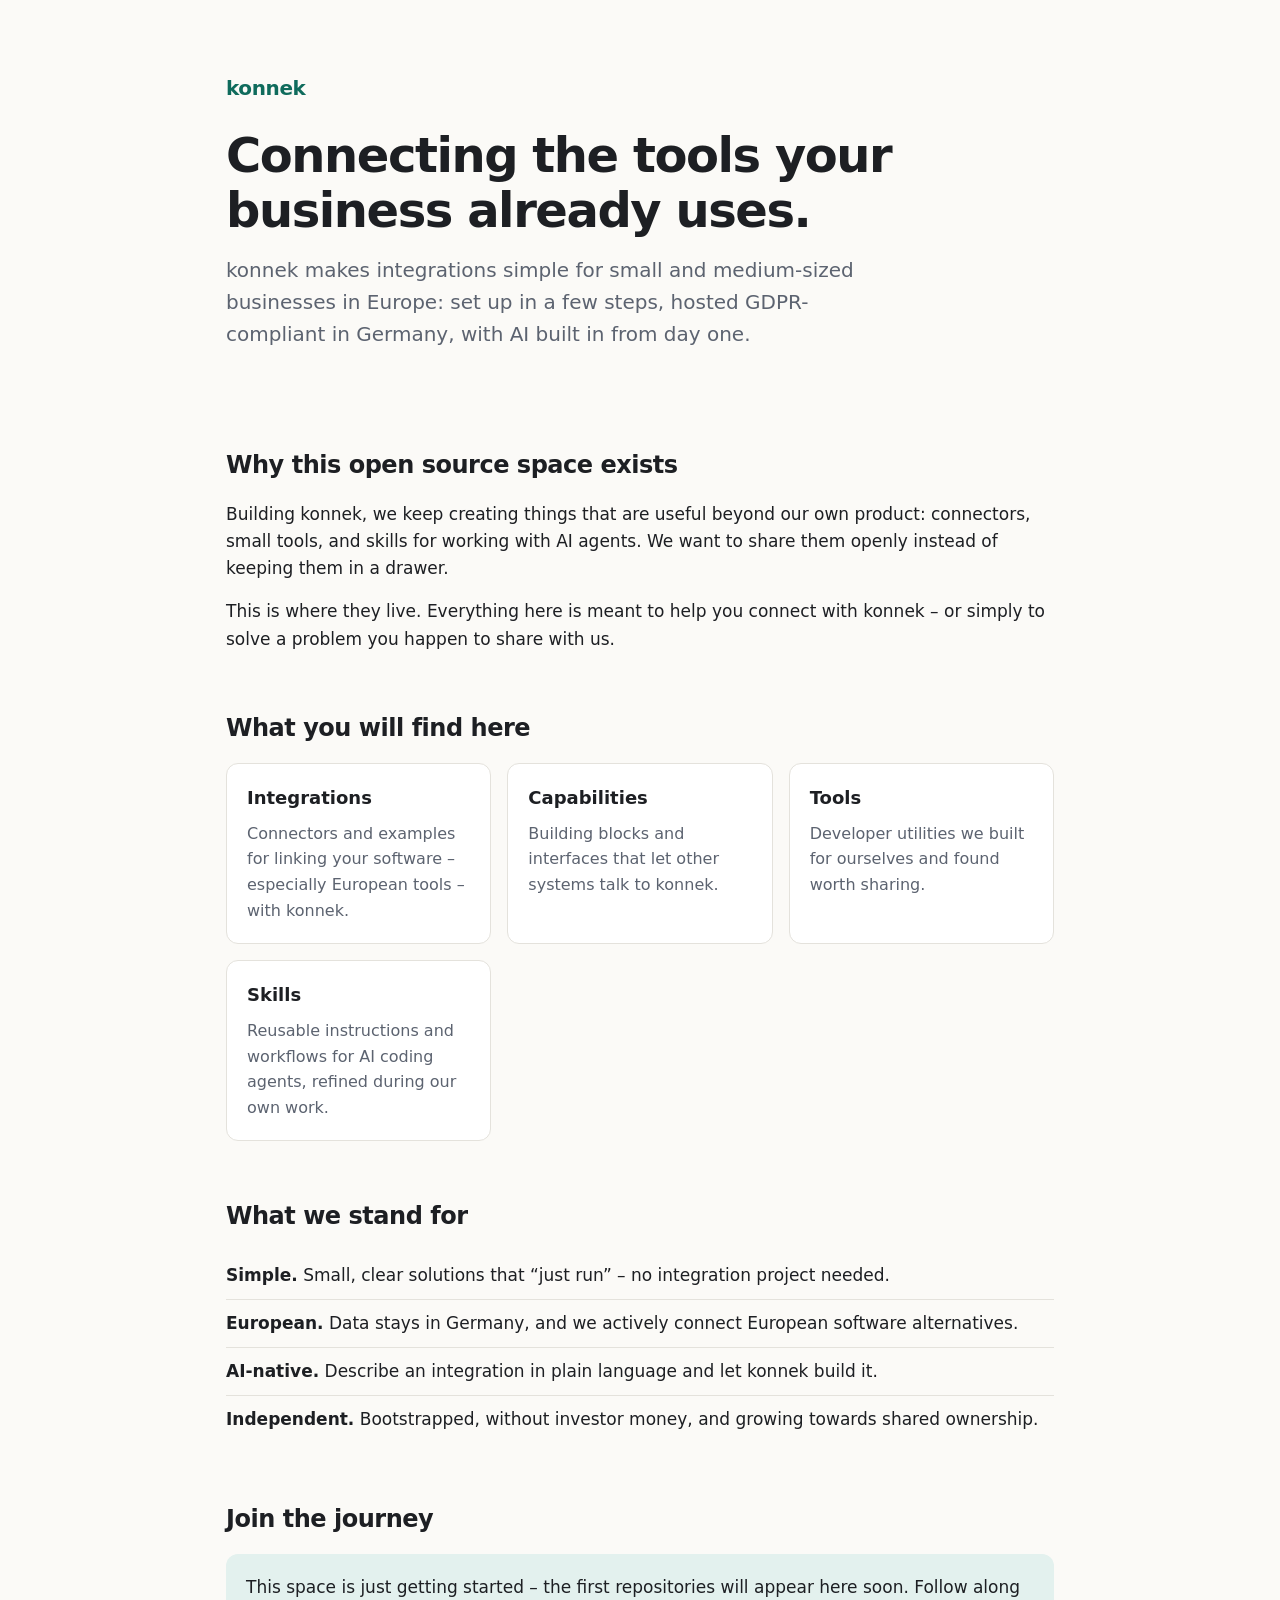
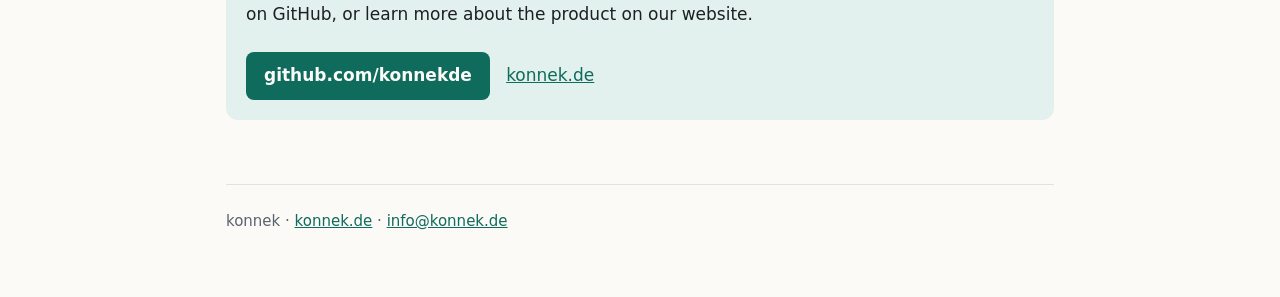
==== index.html @ 5f2d2843 "Add landing page introducing konnek and the open source mission" ====
<!doctype html>
<html lang="en">
<head>
  <meta charset="utf-8">
  <meta name="viewport" content="width=device-width, initial-scale=1">
  <title>konnek open source</title>
  <meta name="description" content="konnek connects the tools small European businesses already use. Here we share integrations, tools and skills we build along the way.">
  <style>
    :root {
      --bg: #fbfaf7;
      --surface: #ffffff;
      --text: #1d1f23;
      --muted: #5c6370;
      --accent: #0f6b5c;
      --accent-soft: #e3f1ee;
      --border: #e4e2dc;
    }
    @media (prefers-color-scheme: dark) {
      :root:not([data-theme="light"]) {
        --bg: #121416;
        --surface: #1a1d20;
        --text: #e8e6e1;
        --muted: #9aa1ab;
        --accent: #5cc8b2;
        --accent-soft: #1c2f2b;
        --border: #2a2e33;
      }
    }
    :root[data-theme="dark"] {
      --bg: #121416;
      --surface: #1a1d20;
      --text: #e8e6e1;
      --muted: #9aa1ab;
      --accent: #5cc8b2;
      --accent-soft: #1c2f2b;
      --border: #2a2e33;
    }
    * { box-sizing: border-box; }
    body {
      margin: 0;
      background: var(--bg);
      color: var(--text);
      font: 17px/1.6 system-ui, -apple-system, "Segoe UI", Roboto, sans-serif;
    }
    main { max-width: 860px; margin: 0 auto; padding: 0 16px 64px; }
    header { padding: 72px 0 40px; }
    .logo { font-weight: 700; font-size: 20px; letter-spacing: -0.02em; color: var(--accent); }
    h1 { font-size: clamp(32px, 6vw, 48px); line-height: 1.15; letter-spacing: -0.03em; margin: 24px 0 16px; }
    .lead { font-size: 20px; color: var(--muted); max-width: 640px; margin: 0; }
    h2 { font-size: 24px; letter-spacing: -0.02em; margin: 56px 0 16px; }
    p { margin: 0 0 16px; }
    a { color: var(--accent); }
    .grid { display: grid; grid-template-columns: repeat(auto-fit, minmax(230px, 1fr)); gap: 16px; }
    .card {
      background: var(--surface);
      border: 1px solid var(--border);
      border-radius: 12px;
      padding: 20px;
    }
    .card h3 { margin: 0 0 8px; font-size: 18px; }
    .card p { margin: 0; color: var(--muted); font-size: 16px; }
    ul.values { padding: 0; list-style: none; margin: 0; }
    ul.values li { padding: 10px 0; border-bottom: 1px solid var(--border); }
    ul.values li:last-child { border-bottom: 0; }
    ul.values strong { color: var(--text); }
    .cta {
      display: inline-block;
      margin-top: 8px;
      padding: 10px 18px;
      border-radius: 8px;
      background: var(--accent);
      color: var(--bg);
      text-decoration: none;
      font-weight: 600;
    }
    .note { background: var(--accent-soft); border-radius: 12px; padding: 20px; }
    footer { border-top: 1px solid var(--border); margin-top: 64px; padding-top: 24px; color: var(--muted); font-size: 15px; }
  </style>
</head>
<body>
  <main>
    <header>
      <div class="logo">konnek</div>
      <h1>Connecting the tools your business already uses.</h1>
      <p class="lead">
        konnek makes integrations simple for small and medium-sized businesses in Europe:
        set up in a few steps, hosted GDPR-compliant in Germany, with AI built in from day one.
      </p>
    </header>

    <section>
      <h2>Why this open source space exists</h2>
      <p>
        Building konnek, we keep creating things that are useful beyond our own product:
        connectors, small tools, and skills for working with AI agents.
        We want to share them openly instead of keeping them in a drawer.
      </p>
      <p>
        This is where they live. Everything here is meant to help you connect with konnek
        &ndash; or simply to solve a problem you happen to share with us.
      </p>
    </section>

    <section>
      <h2>What you will find here</h2>
      <div class="grid">
        <div class="card">
          <h3>Integrations</h3>
          <p>Connectors and examples for linking your software &ndash; especially European tools &ndash; with konnek.</p>
        </div>
        <div class="card">
          <h3>Capabilities</h3>
          <p>Building blocks and interfaces that let other systems talk to konnek.</p>
        </div>
        <div class="card">
          <h3>Tools</h3>
          <p>Developer utilities we built for ourselves and found worth sharing.</p>
        </div>
        <div class="card">
          <h3>Skills</h3>
          <p>Reusable instructions and workflows for AI coding agents, refined during our own work.</p>
        </div>
      </div>
    </section>

    <section>
      <h2>What we stand for</h2>
      <ul class="values">
        <li><strong>Simple.</strong> Small, clear solutions that &ldquo;just run&rdquo; &ndash; no integration project needed.</li>
        <li><strong>European.</strong> Data stays in Germany, and we actively connect European software alternatives.</li>
        <li><strong>AI-native.</strong> Describe an integration in plain language and let konnek build it.</li>
        <li><strong>Independent.</strong> Bootstrapped, without investor money, and growing towards shared ownership.</li>
      </ul>
    </section>

    <section>
      <h2>Join the journey</h2>
      <div class="note">
        <p>
          This space is just getting started &ndash; the first repositories will appear here soon.
          Follow along on GitHub, or learn more about the product on our website.
        </p>
        <a class="cta" href="https://github.com/konnekde">github.com/konnekde</a>
        &nbsp;
        <a href="https://konnek.de">konnek.de</a>
      </div>
    </section>

    <footer>
      konnek &middot; <a href="https://konnek.de">konnek.de</a> &middot; <a href="mailto:info@konnek.de">info@konnek.de</a>
    </footer>
  </main>
</body>
</html>
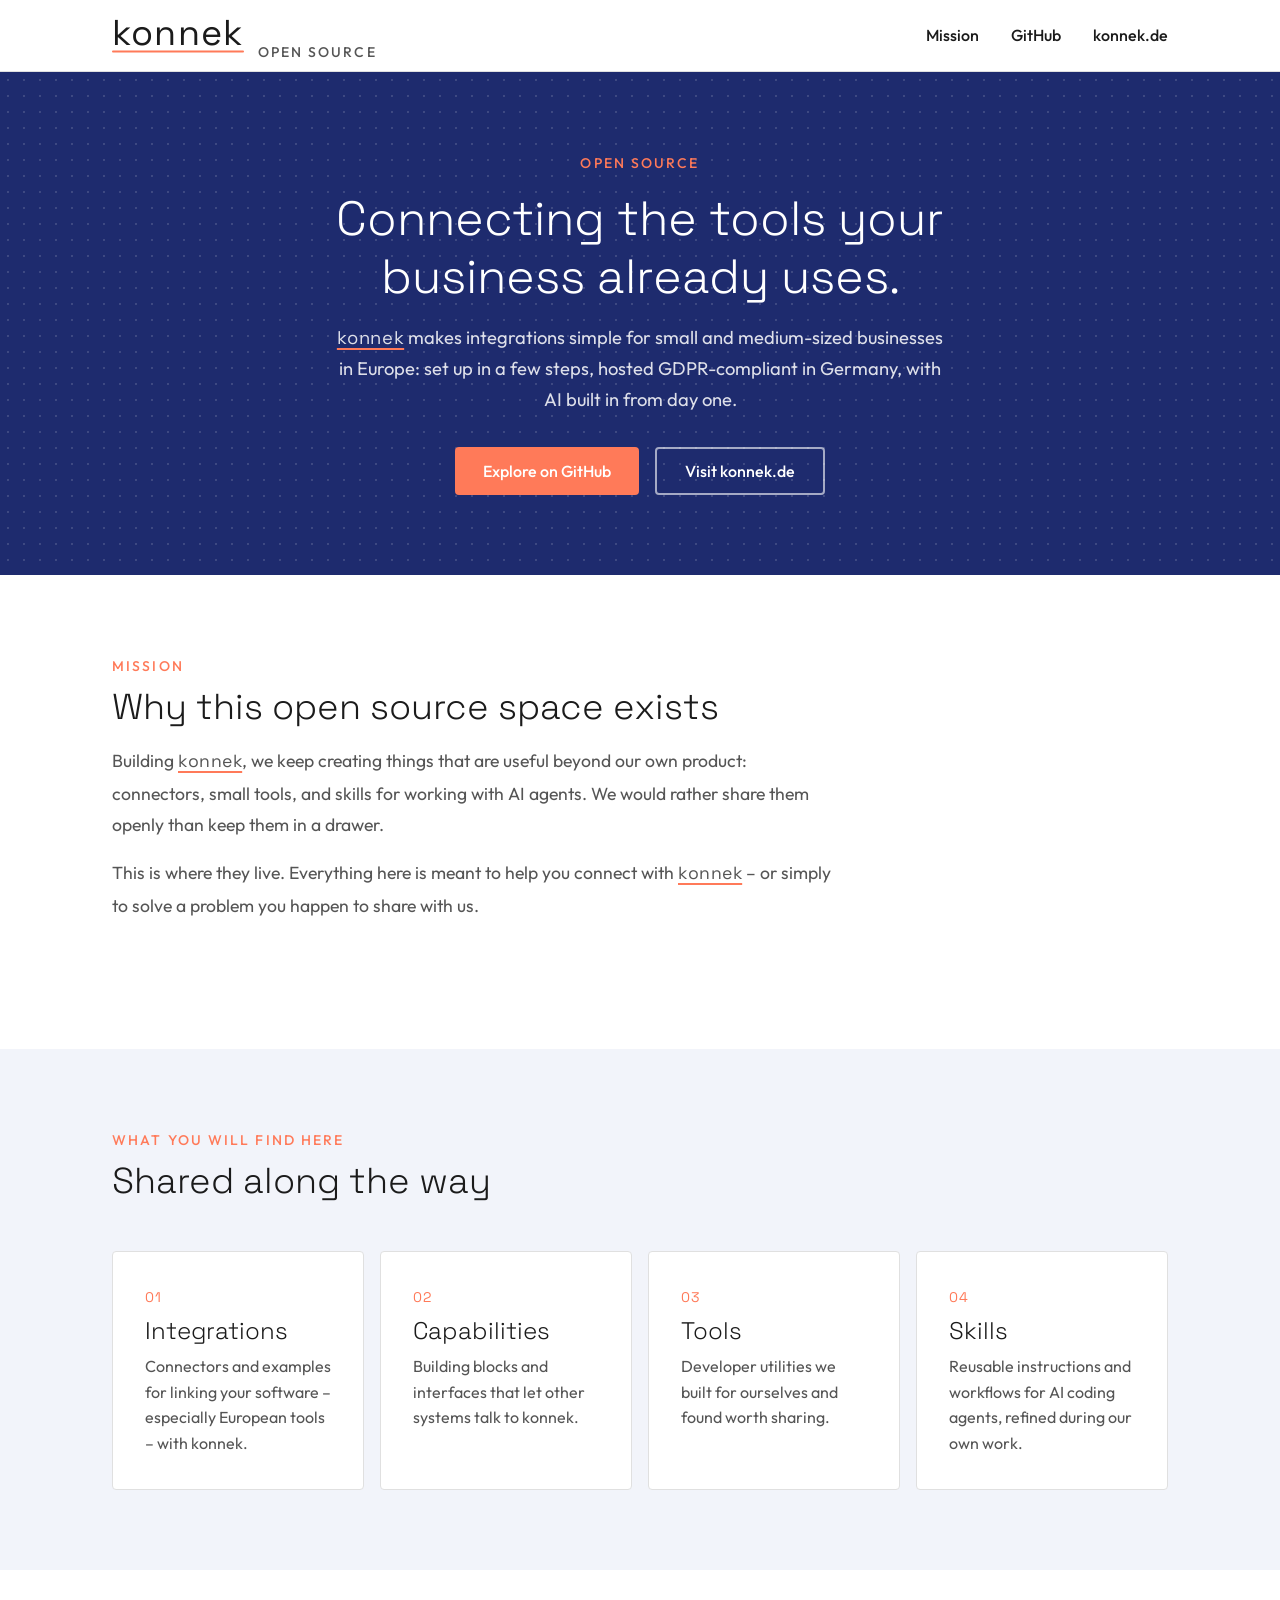
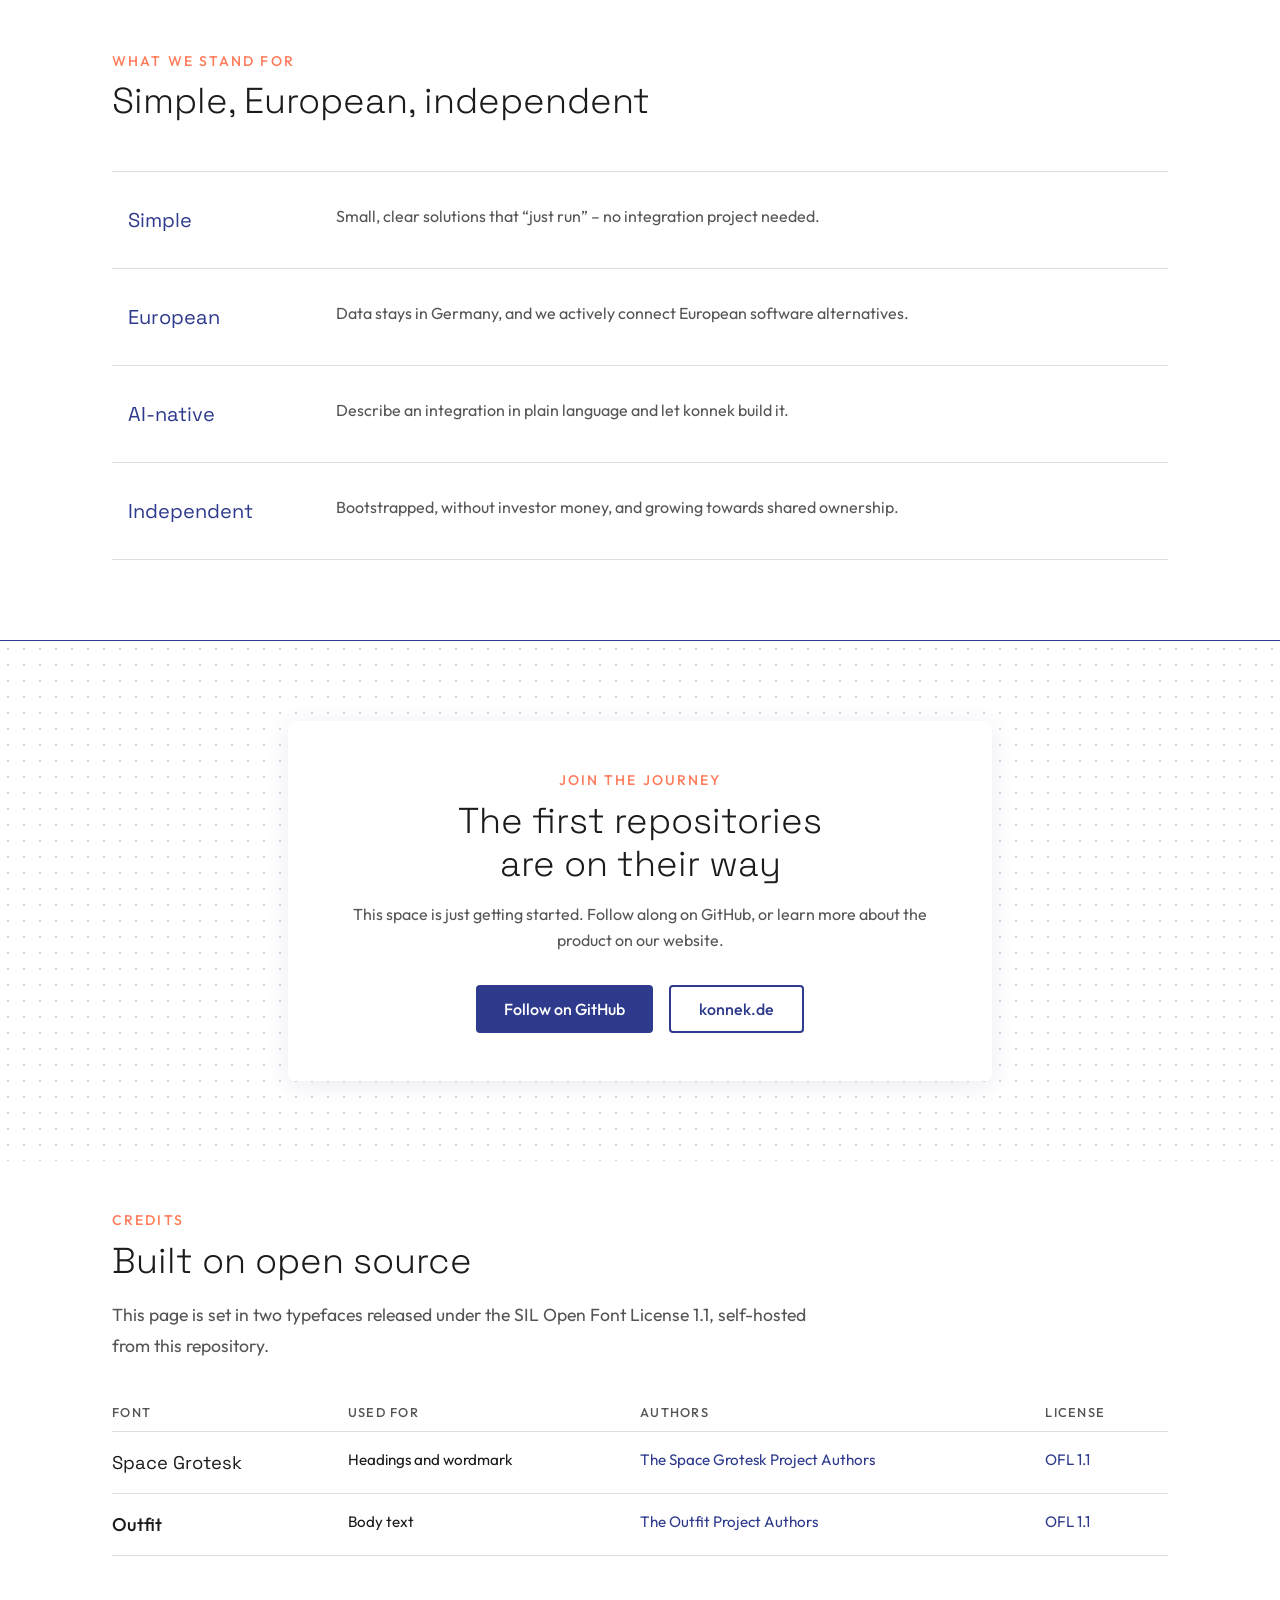
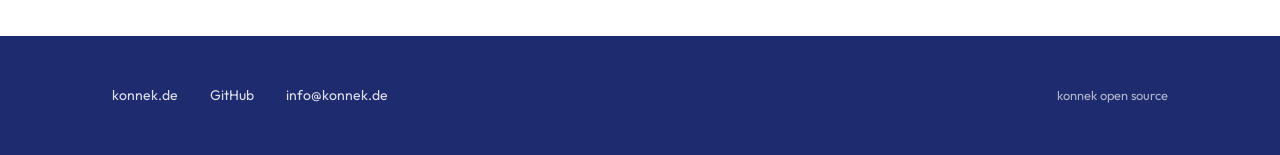
==== commit 22928c0f: "Style landing page like konnek.de; credit open source fonts - Indigo/coral tokens, dotted indigo her" ====
--- a/index.html
+++ b/index.html
@@ -5,150 +5,336 @@
   <meta name="viewport" content="width=device-width, initial-scale=1">
   <title>konnek open source</title>
   <meta name="description" content="konnek connects the tools small European businesses already use. Here we share integrations, tools and skills we build along the way.">
+  <link rel="icon" href="favicon.svg" type="image/svg+xml">
+  <link rel="preload" href="fonts/space-grotesk-latin-300-normal.woff2" as="font" type="font/woff2" crossorigin>
+  <link rel="preload" href="fonts/outfit-latin-400-normal.woff2" as="font" type="font/woff2" crossorigin>
   <style>
+    /* Design tokens mirror konnek-website/src/styles/variables.css (Indigo + Coral). */
+    @font-face { font-family: 'Space Grotesk'; font-weight: 300; font-display: swap; src: url(fonts/space-grotesk-latin-300-normal.woff2) format('woff2'); }
+    @font-face { font-family: 'Space Grotesk'; font-weight: 400; font-display: swap; src: url(fonts/space-grotesk-latin-400-normal.woff2) format('woff2'); }
+    @font-face { font-family: 'Outfit'; font-weight: 400; font-display: swap; src: url(fonts/outfit-latin-400-normal.woff2) format('woff2'); }
+    @font-face { font-family: 'Outfit'; font-weight: 500; font-display: swap; src: url(fonts/outfit-latin-500-normal.woff2) format('woff2'); }
+
     :root {
-      --bg: #fbfaf7;
-      --surface: #ffffff;
-      --text: #1d1f23;
-      --muted: #5c6370;
-      --accent: #0f6b5c;
-      --accent-soft: #e3f1ee;
-      --border: #e4e2dc;
-    }
-    @media (prefers-color-scheme: dark) {
-      :root:not([data-theme="light"]) {
-        --bg: #121416;
-        --surface: #1a1d20;
-        --text: #e8e6e1;
-        --muted: #9aa1ab;
-        --accent: #5cc8b2;
-        --accent-soft: #1c2f2b;
-        --border: #2a2e33;
-      }
-    }
-    :root[data-theme="dark"] {
-      --bg: #121416;
-      --surface: #1a1d20;
-      --text: #e8e6e1;
-      --muted: #9aa1ab;
-      --accent: #5cc8b2;
-      --accent-soft: #1c2f2b;
-      --border: #2a2e33;
-    }
-    * { box-sizing: border-box; }
+      --color-primary: #2e3a8c;
+      --color-primary-hover: #1a2566;
+      --color-secondary: #ff7a59;
+      --color-hero-bg: #1e2b6e;
+      --color-bg: #ffffff;
+      --color-bg-alt: #f2f4fa;
+      --color-text: #1b1b1b;
+      --color-text-muted: #555555;
+      --color-border: #e0e0e0;
+      --color-coral-tint: rgba(255, 122, 89, 0.08);
+      --color-on-dark-muted: rgba(255, 255, 255, 0.85);
+      --shadow-primary-soft: 0 0.25rem 1.5rem rgba(46, 58, 140, 0.1);
+      --shadow-primary-medium: 0 0.375rem 1.5rem rgba(46, 58, 140, 0.12);
+      --shadow-cta: 0 0.375rem 1.125rem rgba(46, 58, 140, 0.28);
+      --focus-shadow: 0 0 0 0.15rem rgba(46, 58, 140, 0.25);
+      --font-heading: 'Space Grotesk', system-ui, sans-serif;
+      --font-body: 'Outfit', system-ui, sans-serif;
+      --space-sm: 0.5rem;
+      --space-md: 1rem;
+      --space-lg: 2rem;
+      --space-xl: 3rem;
+      --space-2xl: 5rem;
+      --max-width: 70rem;
+      --nav-height: 4.5rem;
+      --radius-md: 0.25rem;
+      --radius-lg: 0.4rem;
+    }
+
+    *, *::before, *::after { margin: 0; padding: 0; box-sizing: border-box; }
+    html { scroll-behavior: smooth; -webkit-text-size-adjust: 100%; }
+    @media (prefers-reduced-motion: reduce) { html { scroll-behavior: auto; } }
     body {
-      margin: 0;
-      background: var(--bg);
-      color: var(--text);
-      font: 17px/1.6 system-ui, -apple-system, "Segoe UI", Roboto, sans-serif;
-    }
-    main { max-width: 860px; margin: 0 auto; padding: 0 16px 64px; }
-    header { padding: 72px 0 40px; }
-    .logo { font-weight: 700; font-size: 20px; letter-spacing: -0.02em; color: var(--accent); }
-    h1 { font-size: clamp(32px, 6vw, 48px); line-height: 1.15; letter-spacing: -0.03em; margin: 24px 0 16px; }
-    .lead { font-size: 20px; color: var(--muted); max-width: 640px; margin: 0; }
-    h2 { font-size: 24px; letter-spacing: -0.02em; margin: 56px 0 16px; }
-    p { margin: 0 0 16px; }
-    a { color: var(--accent); }
-    .grid { display: grid; grid-template-columns: repeat(auto-fit, minmax(230px, 1fr)); gap: 16px; }
+      font-family: var(--font-body);
+      color: var(--color-text);
+      background: var(--color-bg);
+      line-height: 1.6;
+      -webkit-font-smoothing: antialiased;
+    }
+    ::selection { background: rgba(46, 58, 140, 0.2); }
+    a { color: var(--color-primary); text-decoration: none; }
+    a:hover { text-decoration: underline; }
+    a:focus-visible { outline: none; box-shadow: var(--focus-shadow); border-radius: var(--radius-md); }
+    h1, h2, h3 { font-family: var(--font-heading); font-weight: 300; line-height: 1.2; color: var(--color-text); text-wrap: balance; }
+    h1 { font-size: clamp(2rem, 5vw, 3rem); }
+    h2 { font-size: clamp(1.5rem, 3.5vw, 2.25rem); }
+    h3 { font-size: clamp(1.125rem, 2.5vw, 1.5rem); }
+    p { max-width: 65ch; text-wrap: pretty; }
+
+    .container { width: 100%; max-width: var(--max-width); margin: 0 auto; padding: 0 var(--space-lg); }
+    @media (max-width: 40rem) { .container { padding: 0 var(--space-md); } }
+    .section { padding: var(--space-2xl) 0; }
+    .section-alt { background: var(--color-bg-alt); }
+
+    /* Wordmark in running text: Space Grotesk 400 with the coral line, as on konnek.de */
+    .brand {
+      font-family: var(--font-heading);
+      font-weight: 400;
+      letter-spacing: 0.03em;
+      text-decoration: underline var(--color-secondary);
+      text-decoration-thickness: 0.09em;
+      text-underline-offset: 0.2em;
+      text-decoration-skip-ink: none;
+      white-space: nowrap;
+    }
+
+    /* Nav */
+    .nav { height: var(--nav-height); background: var(--color-bg); border-bottom: 1px solid var(--color-border); }
+    .nav .container { height: 100%; display: flex; align-items: center; justify-content: space-between; gap: var(--space-md); }
+    .logo { display: inline-flex; align-items: baseline; gap: 0.6rem; color: var(--color-text); }
+    .logo:hover { text-decoration: none; opacity: 0.85; }
+    .logo svg { display: block; }
+    .logo-tag { font-size: 0.875rem; font-weight: 500; letter-spacing: 0.15em; text-transform: uppercase; color: var(--color-text-muted); }
+    .nav-links { display: flex; gap: var(--space-lg); font-weight: 500; }
+    .nav-links a { color: var(--color-text); }
+    @media (max-width: 40rem) { .logo-tag, .nav-links .hide-sm { display: none; } }
+
+    /* Hero: dark indigo backdrop with the faint dot texture */
+    .hero {
+      background-color: var(--color-hero-bg);
+      background-image: radial-gradient(color-mix(in srgb, #fff 14%, transparent) 0.0625rem, transparent 0.0625rem);
+      background-size: 1rem 1rem;
+      color: #fff;
+      padding: var(--space-2xl) 0;
+      text-align: center;
+    }
+    .hero h1 { color: #fff; max-width: 22ch; margin: var(--space-md) auto 0; }
+    .hero .section-label { margin-bottom: 0; }
+    .hero-subtitle { font-size: 1.15rem; color: var(--color-on-dark-muted); line-height: 1.7; max-width: 38rem; margin: var(--space-md) auto 0; }
+    .hero-actions { display: flex; gap: var(--space-md); justify-content: center; flex-wrap: wrap; margin-top: var(--space-lg); }
+
+    /* Section header */
+    .section-label { display: block; font-size: 0.875rem; font-weight: 500; letter-spacing: 0.15em; text-transform: uppercase; color: var(--color-secondary); margin-bottom: var(--space-sm); }
+    .section-text { font-size: 1.1rem; color: var(--color-text-muted); line-height: 1.8; max-width: 60ch; margin-top: var(--space-md); }
+    .section-header { margin-bottom: var(--space-xl); }
+
+    /* Buttons */
+    .btn {
+      display: inline-flex; align-items: center; gap: var(--space-sm);
+      padding: 0.75rem 1.75rem; border: none; border-radius: var(--radius-md);
+      font: 500 1rem var(--font-body); cursor: pointer; text-decoration: none;
+      transition: background 0.2s, color 0.2s, transform 0.2s, box-shadow 0.2s;
+    }
+    .btn:hover { text-decoration: none; }
+    .btn-primary { background: var(--color-primary); color: #fff; }
+    .btn-primary:hover { background: var(--color-primary-hover); transform: translateY(-1px); box-shadow: var(--shadow-cta); }
+    .btn-secondary { background: transparent; color: var(--color-primary); border: 0.125rem solid var(--color-primary); }
+    .btn-secondary:hover { background: var(--color-primary); color: #fff; }
+    .btn-coral { background: var(--color-secondary); color: #fff; }
+    .btn-coral:hover { background: #f2643f; transform: translateY(-1px); }
+    .btn-on-dark { background: transparent; color: #fff; border: 0.125rem solid rgba(255, 255, 255, 0.6); }
+    .btn-on-dark:hover { background: rgba(255, 255, 255, 0.08); border-color: #fff; }
+
+    /* Cards */
+    .grid { display: grid; grid-template-columns: repeat(auto-fit, minmax(14rem, 1fr)); gap: var(--space-md); }
     .card {
-      background: var(--surface);
-      border: 1px solid var(--border);
-      border-radius: 12px;
-      padding: 20px;
-    }
-    .card h3 { margin: 0 0 8px; font-size: 18px; }
-    .card p { margin: 0; color: var(--muted); font-size: 16px; }
-    ul.values { padding: 0; list-style: none; margin: 0; }
-    ul.values li { padding: 10px 0; border-bottom: 1px solid var(--border); }
-    ul.values li:last-child { border-bottom: 0; }
-    ul.values strong { color: var(--text); }
-    .cta {
-      display: inline-block;
-      margin-top: 8px;
-      padding: 10px 18px;
-      border-radius: 8px;
-      background: var(--accent);
-      color: var(--bg);
-      text-decoration: none;
-      font-weight: 600;
-    }
-    .note { background: var(--accent-soft); border-radius: 12px; padding: 20px; }
-    footer { border-top: 1px solid var(--border); margin-top: 64px; padding-top: 24px; color: var(--muted); font-size: 15px; }
+      padding: var(--space-lg);
+      border: 0.0625rem solid var(--color-border);
+      border-radius: var(--radius-md);
+      background: var(--color-bg);
+      transition: border-color 0.2s, box-shadow 0.2s, transform 0.2s;
+    }
+    .card:hover { border-color: var(--color-secondary); box-shadow: var(--shadow-primary-medium); transform: translateY(-2px); }
+    .card-num { font-family: var(--font-heading); font-size: 0.875rem; color: var(--color-secondary); letter-spacing: 0.1em; }
+    .card h3 { margin: var(--space-sm) 0; }
+    .card p { color: var(--color-text-muted); }
+    @media (prefers-reduced-motion: reduce) { .card, .btn { transition: none; } .card:hover, .btn:hover { transform: none; } }
+
+    /* Values: editorial rows with coral-tint hover */
+    .values { list-style: none; border-top: 1px solid var(--color-border); }
+    .values li {
+      display: grid; grid-template-columns: 12rem 1fr; gap: var(--space-md);
+      padding: var(--space-lg) var(--space-md); border-bottom: 1px solid var(--color-border);
+      transition: background 0.2s;
+    }
+    .values li:hover { background: var(--color-coral-tint); }
+    .values strong { font-family: var(--font-heading); font-weight: 400; font-size: 1.25rem; color: var(--color-primary); }
+    .values span { color: var(--color-text-muted); }
+    @media (max-width: 40rem) { .values li { grid-template-columns: 1fr; gap: var(--space-sm); } }
+
+    /* CTA on a dot band */
+    .dot-band {
+      padding: var(--space-2xl) 0;
+      border-top: 0.0625rem solid var(--color-primary);
+      background-image: radial-gradient(color-mix(in srgb, var(--color-primary) 22%, transparent) 0.0625rem, transparent 0.0625rem);
+      background-size: 1rem 1rem;
+    }
+    .dot-band-card { background: var(--color-bg); padding: var(--space-xl); border-radius: var(--radius-lg); box-shadow: var(--shadow-primary-soft); max-width: 44rem; margin: 0 auto; text-align: center; }
+    .dot-band-card p { margin: var(--space-md) auto 0; color: var(--color-text-muted); }
+    .dot-band-card .hero-actions { margin-top: var(--space-lg); }
+    @media (max-width: 40rem) { .dot-band-card { padding: var(--space-lg); } }
+
+    /* Open source credits */
+    .credits { padding-top: var(--space-xl); }
+    .credits-table { width: 100%; border-collapse: collapse; margin-top: var(--space-lg); font-size: 0.95rem; }
+    .credits-table th { text-align: left; font-size: 0.8rem; font-weight: 500; letter-spacing: 0.1em; text-transform: uppercase; color: var(--color-text-muted); padding: var(--space-sm) var(--space-md) var(--space-sm) 0; border-bottom: 1px solid var(--color-border); }
+    .credits-table td { padding: var(--space-md) var(--space-md) var(--space-md) 0; border-bottom: 1px solid var(--color-border); vertical-align: top; }
+    .font-sg { font-family: var(--font-heading); font-size: 1.15rem; }
+    .font-outfit { font-family: var(--font-body); font-size: 1.15rem; font-weight: 500; }
+    @media (max-width: 40rem) {
+      .credits-table thead { display: none; }
+      .credits-table tr { display: grid; grid-template-columns: 1fr; padding: var(--space-md) 0; border-bottom: 1px solid var(--color-border); }
+      .credits-table td { border: 0; padding: 0.15rem 0; }
+    }
+
+    /* Footer */
+    .footer { background: var(--color-hero-bg); padding: var(--space-xl) 0; }
+    .footer .container { display: flex; align-items: center; justify-content: space-between; flex-wrap: wrap; gap: var(--space-md); }
+    .footer-links { display: flex; gap: var(--space-lg); flex-wrap: wrap; }
+    .footer-links a { font-size: 0.875rem; color: var(--color-on-dark-muted); }
+    .footer-links a:hover { color: #fff; }
+    .footer-copy { font-size: 0.8rem; color: rgba(255, 255, 255, 0.65); }
   </style>
 </head>
 <body>
+  <nav class="nav" aria-label="Main">
+    <div class="container">
+      <a class="logo" href="./" aria-label="konnek open source">
+        <svg width="136" height="50" viewBox="0 0 136.432 49.88" aria-hidden="true">
+          <rect x="0" y="43.56" width="132.432" height="2" rx="1" fill="#ff7a59"></rect>
+          <text x="0" y="37.8" font-family="'Space Grotesk', sans-serif" font-weight="400" font-size="36" letter-spacing="1.2" fill="#1b1b1b">konnek</text>
+        </svg>
+        <span class="logo-tag">open source</span>
+      </a>
+      <div class="nav-links">
+        <a class="hide-sm" href="#mission">Mission</a>
+        <a href="https://github.com/konnekde">GitHub</a>
+        <a class="hide-sm" href="https://konnek.de">konnek.de</a>
+      </div>
+    </div>
+  </nav>
+
+  <header class="hero">
+    <div class="container">
+      <span class="section-label">Open source</span>
+      <h1>Connecting the tools your business already uses.</h1>
+      <p class="hero-subtitle">
+        <span class="brand">konnek</span> makes integrations simple for small and medium-sized businesses in
+        Europe: set up in a few steps, hosted GDPR-compliant in Germany, with AI built in from day one.
+      </p>
+      <div class="hero-actions">
+        <a class="btn btn-coral" href="https://github.com/konnekde">Explore on GitHub</a>
+        <a class="btn btn-on-dark" href="https://konnek.de">Visit konnek.de</a>
+      </div>
+    </div>
+  </header>
+
   <main>
-    <header>
-      <div class="logo">konnek</div>
-      <h1>Connecting the tools your business already uses.</h1>
-      <p class="lead">
-        konnek makes integrations simple for small and medium-sized businesses in Europe:
-        set up in a few steps, hosted GDPR-compliant in Germany, with AI built in from day one.
-      </p>
-    </header>
-
-    <section>
-      <h2>Why this open source space exists</h2>
-      <p>
-        Building konnek, we keep creating things that are useful beyond our own product:
-        connectors, small tools, and skills for working with AI agents.
-        We want to share them openly instead of keeping them in a drawer.
-      </p>
-      <p>
-        This is where they live. Everything here is meant to help you connect with konnek
-        &ndash; or simply to solve a problem you happen to share with us.
-      </p>
-    </section>
-
-    <section>
-      <h2>What you will find here</h2>
-      <div class="grid">
-        <div class="card">
-          <h3>Integrations</h3>
-          <p>Connectors and examples for linking your software &ndash; especially European tools &ndash; with konnek.</p>
-        </div>
-        <div class="card">
-          <h3>Capabilities</h3>
-          <p>Building blocks and interfaces that let other systems talk to konnek.</p>
-        </div>
-        <div class="card">
-          <h3>Tools</h3>
-          <p>Developer utilities we built for ourselves and found worth sharing.</p>
-        </div>
-        <div class="card">
-          <h3>Skills</h3>
-          <p>Reusable instructions and workflows for AI coding agents, refined during our own work.</p>
-        </div>
-      </div>
-    </section>
-
-    <section>
-      <h2>What we stand for</h2>
-      <ul class="values">
-        <li><strong>Simple.</strong> Small, clear solutions that &ldquo;just run&rdquo; &ndash; no integration project needed.</li>
-        <li><strong>European.</strong> Data stays in Germany, and we actively connect European software alternatives.</li>
-        <li><strong>AI-native.</strong> Describe an integration in plain language and let konnek build it.</li>
-        <li><strong>Independent.</strong> Bootstrapped, without investor money, and growing towards shared ownership.</li>
-      </ul>
-    </section>
-
-    <section>
-      <h2>Join the journey</h2>
-      <div class="note">
-        <p>
-          This space is just getting started &ndash; the first repositories will appear here soon.
-          Follow along on GitHub, or learn more about the product on our website.
-        </p>
-        <a class="cta" href="https://github.com/konnekde">github.com/konnekde</a>
-        &nbsp;
+    <section class="section" id="mission">
+      <div class="container">
+        <div class="section-header">
+          <span class="section-label">Mission</span>
+          <h2>Why this open source space exists</h2>
+          <p class="section-text">
+            Building <span class="brand">konnek</span>, we keep creating things that are useful beyond our own
+            product: connectors, small tools, and skills for working with AI agents. We would rather share them
+            openly than keep them in a drawer.
+          </p>
+          <p class="section-text">
+            This is where they live. Everything here is meant to help you connect with
+            <span class="brand">konnek</span> &ndash; or simply to solve a problem you happen to share with us.
+          </p>
+        </div>
+      </div>
+    </section>
+
+    <section class="section section-alt">
+      <div class="container">
+        <div class="section-header">
+          <span class="section-label">What you will find here</span>
+          <h2>Shared along the way</h2>
+        </div>
+        <div class="grid">
+          <article class="card">
+            <span class="card-num">01</span>
+            <h3>Integrations</h3>
+            <p>Connectors and examples for linking your software &ndash; especially European tools &ndash; with konnek.</p>
+          </article>
+          <article class="card">
+            <span class="card-num">02</span>
+            <h3>Capabilities</h3>
+            <p>Building blocks and interfaces that let other systems talk to konnek.</p>
+          </article>
+          <article class="card">
+            <span class="card-num">03</span>
+            <h3>Tools</h3>
+            <p>Developer utilities we built for ourselves and found worth sharing.</p>
+          </article>
+          <article class="card">
+            <span class="card-num">04</span>
+            <h3>Skills</h3>
+            <p>Reusable instructions and workflows for AI coding agents, refined during our own work.</p>
+          </article>
+        </div>
+      </div>
+    </section>
+
+    <section class="section">
+      <div class="container">
+        <div class="section-header">
+          <span class="section-label">What we stand for</span>
+          <h2>Simple, European, independent</h2>
+        </div>
+        <ul class="values">
+          <li><strong>Simple</strong><span>Small, clear solutions that &ldquo;just run&rdquo; &ndash; no integration project needed.</span></li>
+          <li><strong>European</strong><span>Data stays in Germany, and we actively connect European software alternatives.</span></li>
+          <li><strong>AI-native</strong><span>Describe an integration in plain language and let konnek build it.</span></li>
+          <li><strong>Independent</strong><span>Bootstrapped, without investor money, and growing towards shared ownership.</span></li>
+        </ul>
+      </div>
+    </section>
+
+    <section class="dot-band">
+      <div class="container">
+        <div class="dot-band-card">
+          <span class="section-label">Join the journey</span>
+          <h2>The first repositories are on their way</h2>
+          <p>This space is just getting started. Follow along on GitHub, or learn more about the product on our website.</p>
+          <div class="hero-actions">
+            <a class="btn btn-primary" href="https://github.com/konnekde">Follow on GitHub</a>
+            <a class="btn btn-secondary" href="https://konnek.de">konnek.de</a>
+          </div>
+        </div>
+      </div>
+    </section>
+    <section class="section credits" id="credits" aria-labelledby="credits-title">
+      <div class="container">
+        <span class="section-label">Credits</span>
+        <h2 id="credits-title">Built on open source</h2>
+        <p class="section-text">This page is set in two typefaces released under the SIL Open Font License 1.1, self-hosted from this repository.</p>
+        <table class="credits-table">
+          <thead><tr><th scope="col">Font</th><th scope="col">Used for</th><th scope="col">Authors</th><th scope="col">License</th></tr></thead>
+          <tbody>
+            <tr>
+              <td class="font-sg">Space Grotesk</td>
+              <td>Headings and wordmark</td>
+              <td><a href="https://github.com/floriankarsten/space-grotesk">The Space Grotesk Project Authors</a></td>
+              <td><a href="fonts/OFL-SpaceGrotesk.txt">OFL 1.1</a></td>
+            </tr>
+            <tr>
+              <td class="font-outfit">Outfit</td>
+              <td>Body text</td>
+              <td><a href="https://github.com/Outfitio/Outfit-Fonts">The Outfit Project Authors</a></td>
+              <td><a href="fonts/OFL-Outfit.txt">OFL 1.1</a></td>
+            </tr>
+          </tbody>
+        </table>
+      </div>
+    </section>
+  </main>
+
+  <footer class="footer">
+    <div class="container">
+      <div class="footer-links">
         <a href="https://konnek.de">konnek.de</a>
-      </div>
-    </section>
-
-    <footer>
-      konnek &middot; <a href="https://konnek.de">konnek.de</a> &middot; <a href="mailto:info@konnek.de">info@konnek.de</a>
-    </footer>
-  </main>
+        <a href="https://github.com/konnekde">GitHub</a>
+        <a href="mailto:info@konnek.de">info@konnek.de</a>
+      </div>
+      <span class="footer-copy">konnek open source</span>
+    </div>
+  </footer>
 </body>
 </html>
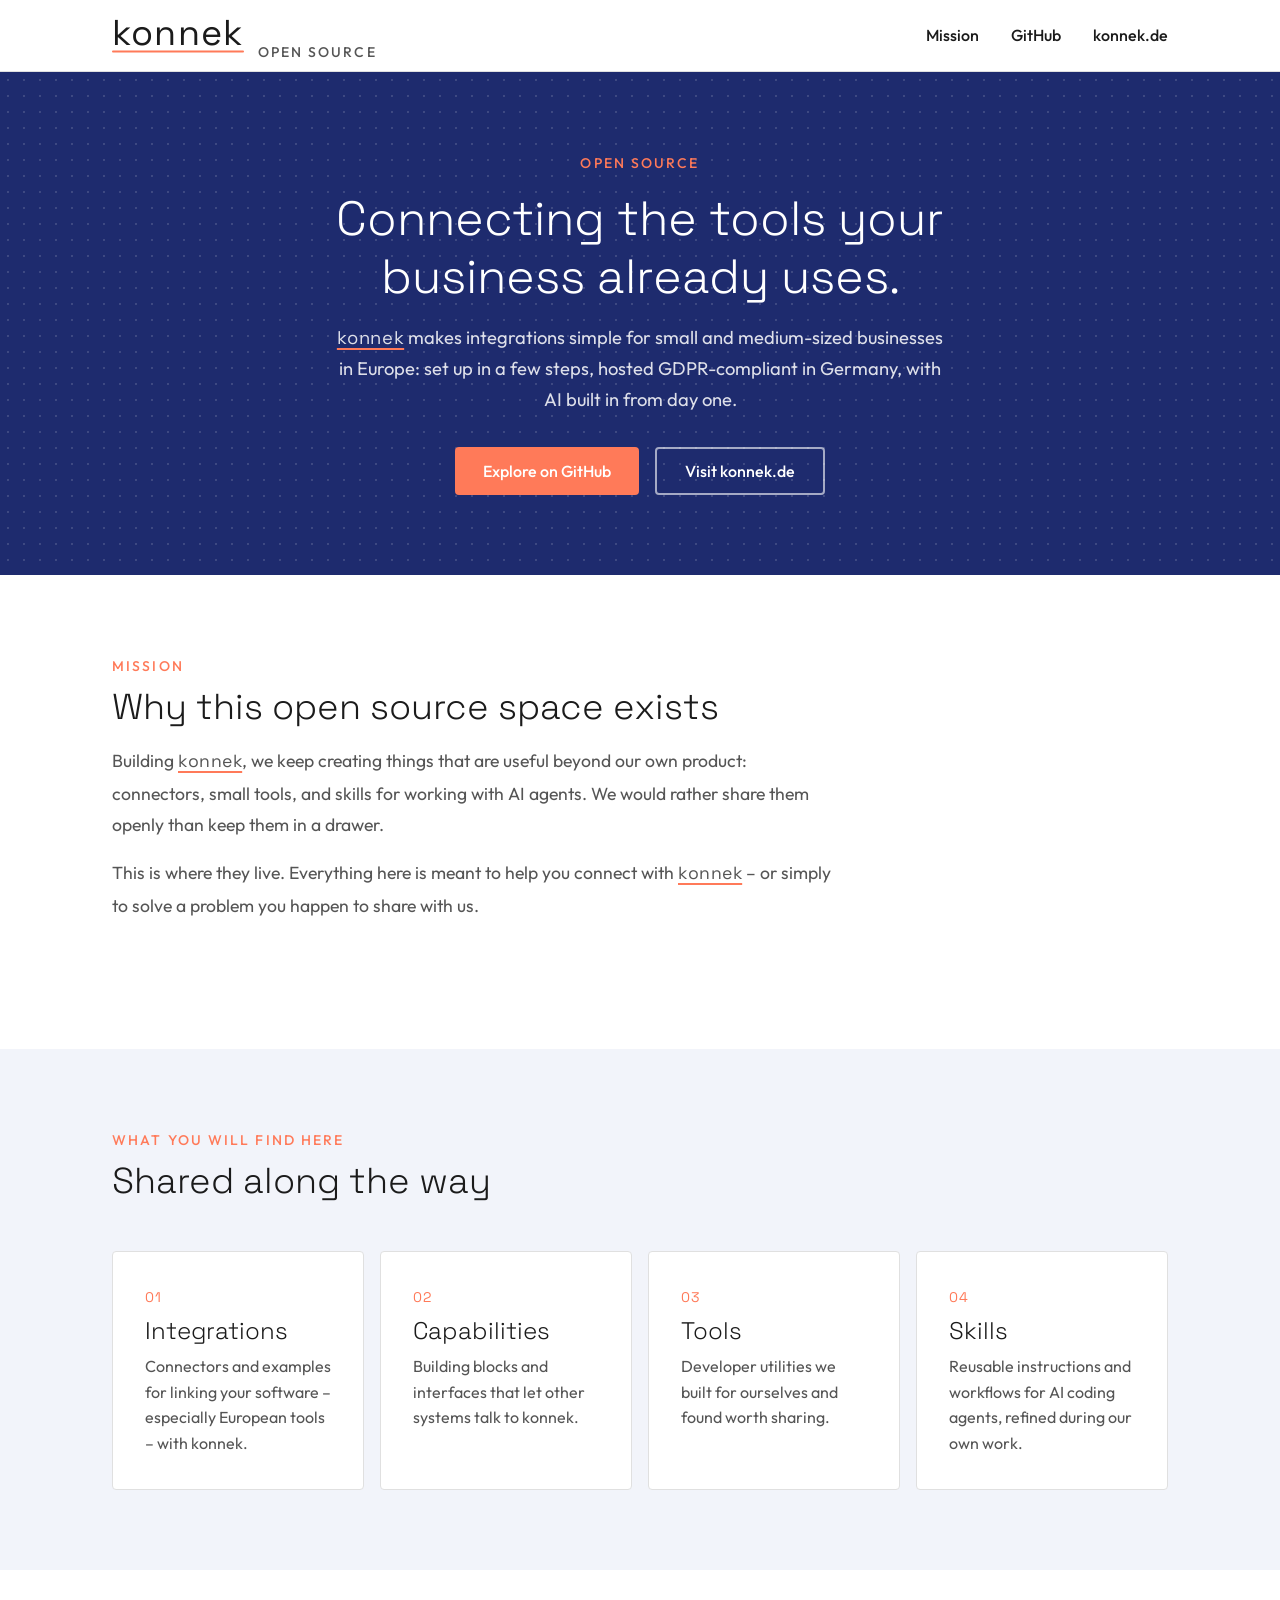
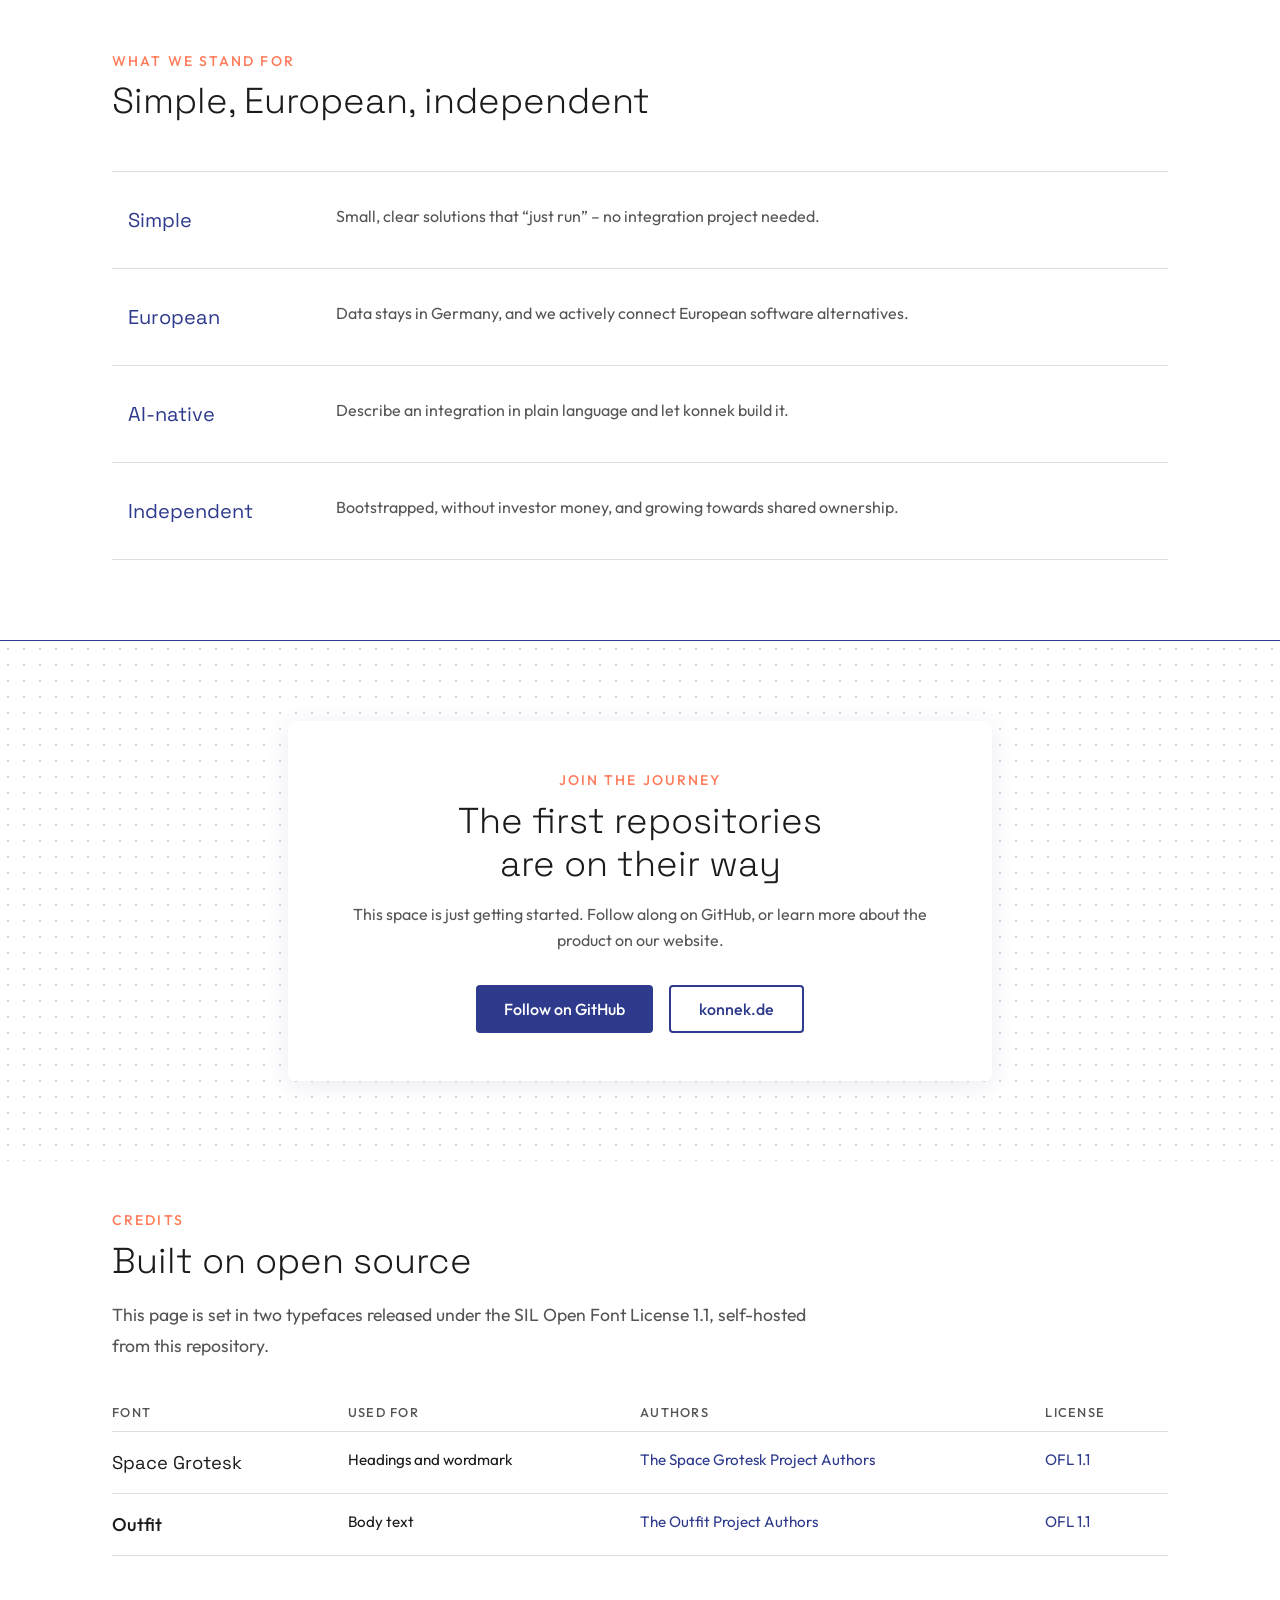
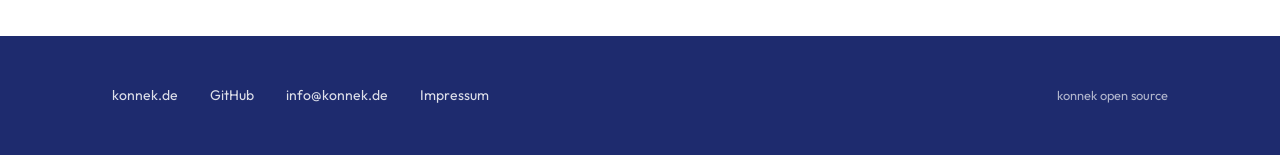
==== commit 00eb82e1: "Add Impressum (same as konnek.de), canonical konnek.tech URL, shared style.css" ====
--- a/index.html
+++ b/index.html
@@ -5,189 +5,11 @@
   <meta name="viewport" content="width=device-width, initial-scale=1">
   <title>konnek open source</title>
   <meta name="description" content="konnek connects the tools small European businesses already use. Here we share integrations, tools and skills we build along the way.">
+  <link rel="canonical" href="https://konnek.tech/">
   <link rel="icon" href="favicon.svg" type="image/svg+xml">
   <link rel="preload" href="fonts/space-grotesk-latin-300-normal.woff2" as="font" type="font/woff2" crossorigin>
   <link rel="preload" href="fonts/outfit-latin-400-normal.woff2" as="font" type="font/woff2" crossorigin>
-  <style>
-    /* Design tokens mirror konnek-website/src/styles/variables.css (Indigo + Coral). */
-    @font-face { font-family: 'Space Grotesk'; font-weight: 300; font-display: swap; src: url(fonts/space-grotesk-latin-300-normal.woff2) format('woff2'); }
-    @font-face { font-family: 'Space Grotesk'; font-weight: 400; font-display: swap; src: url(fonts/space-grotesk-latin-400-normal.woff2) format('woff2'); }
-    @font-face { font-family: 'Outfit'; font-weight: 400; font-display: swap; src: url(fonts/outfit-latin-400-normal.woff2) format('woff2'); }
-    @font-face { font-family: 'Outfit'; font-weight: 500; font-display: swap; src: url(fonts/outfit-latin-500-normal.woff2) format('woff2'); }
-
-    :root {
-      --color-primary: #2e3a8c;
-      --color-primary-hover: #1a2566;
-      --color-secondary: #ff7a59;
-      --color-hero-bg: #1e2b6e;
-      --color-bg: #ffffff;
-      --color-bg-alt: #f2f4fa;
-      --color-text: #1b1b1b;
-      --color-text-muted: #555555;
-      --color-border: #e0e0e0;
-      --color-coral-tint: rgba(255, 122, 89, 0.08);
-      --color-on-dark-muted: rgba(255, 255, 255, 0.85);
-      --shadow-primary-soft: 0 0.25rem 1.5rem rgba(46, 58, 140, 0.1);
-      --shadow-primary-medium: 0 0.375rem 1.5rem rgba(46, 58, 140, 0.12);
-      --shadow-cta: 0 0.375rem 1.125rem rgba(46, 58, 140, 0.28);
-      --focus-shadow: 0 0 0 0.15rem rgba(46, 58, 140, 0.25);
-      --font-heading: 'Space Grotesk', system-ui, sans-serif;
-      --font-body: 'Outfit', system-ui, sans-serif;
-      --space-sm: 0.5rem;
-      --space-md: 1rem;
-      --space-lg: 2rem;
-      --space-xl: 3rem;
-      --space-2xl: 5rem;
-      --max-width: 70rem;
-      --nav-height: 4.5rem;
-      --radius-md: 0.25rem;
-      --radius-lg: 0.4rem;
-    }
-
-    *, *::before, *::after { margin: 0; padding: 0; box-sizing: border-box; }
-    html { scroll-behavior: smooth; -webkit-text-size-adjust: 100%; }
-    @media (prefers-reduced-motion: reduce) { html { scroll-behavior: auto; } }
-    body {
-      font-family: var(--font-body);
-      color: var(--color-text);
-      background: var(--color-bg);
-      line-height: 1.6;
-      -webkit-font-smoothing: antialiased;
-    }
-    ::selection { background: rgba(46, 58, 140, 0.2); }
-    a { color: var(--color-primary); text-decoration: none; }
-    a:hover { text-decoration: underline; }
-    a:focus-visible { outline: none; box-shadow: var(--focus-shadow); border-radius: var(--radius-md); }
-    h1, h2, h3 { font-family: var(--font-heading); font-weight: 300; line-height: 1.2; color: var(--color-text); text-wrap: balance; }
-    h1 { font-size: clamp(2rem, 5vw, 3rem); }
-    h2 { font-size: clamp(1.5rem, 3.5vw, 2.25rem); }
-    h3 { font-size: clamp(1.125rem, 2.5vw, 1.5rem); }
-    p { max-width: 65ch; text-wrap: pretty; }
-
-    .container { width: 100%; max-width: var(--max-width); margin: 0 auto; padding: 0 var(--space-lg); }
-    @media (max-width: 40rem) { .container { padding: 0 var(--space-md); } }
-    .section { padding: var(--space-2xl) 0; }
-    .section-alt { background: var(--color-bg-alt); }
-
-    /* Wordmark in running text: Space Grotesk 400 with the coral line, as on konnek.de */
-    .brand {
-      font-family: var(--font-heading);
-      font-weight: 400;
-      letter-spacing: 0.03em;
-      text-decoration: underline var(--color-secondary);
-      text-decoration-thickness: 0.09em;
-      text-underline-offset: 0.2em;
-      text-decoration-skip-ink: none;
-      white-space: nowrap;
-    }
-
-    /* Nav */
-    .nav { height: var(--nav-height); background: var(--color-bg); border-bottom: 1px solid var(--color-border); }
-    .nav .container { height: 100%; display: flex; align-items: center; justify-content: space-between; gap: var(--space-md); }
-    .logo { display: inline-flex; align-items: baseline; gap: 0.6rem; color: var(--color-text); }
-    .logo:hover { text-decoration: none; opacity: 0.85; }
-    .logo svg { display: block; }
-    .logo-tag { font-size: 0.875rem; font-weight: 500; letter-spacing: 0.15em; text-transform: uppercase; color: var(--color-text-muted); }
-    .nav-links { display: flex; gap: var(--space-lg); font-weight: 500; }
-    .nav-links a { color: var(--color-text); }
-    @media (max-width: 40rem) { .logo-tag, .nav-links .hide-sm { display: none; } }
-
-    /* Hero: dark indigo backdrop with the faint dot texture */
-    .hero {
-      background-color: var(--color-hero-bg);
-      background-image: radial-gradient(color-mix(in srgb, #fff 14%, transparent) 0.0625rem, transparent 0.0625rem);
-      background-size: 1rem 1rem;
-      color: #fff;
-      padding: var(--space-2xl) 0;
-      text-align: center;
-    }
-    .hero h1 { color: #fff; max-width: 22ch; margin: var(--space-md) auto 0; }
-    .hero .section-label { margin-bottom: 0; }
-    .hero-subtitle { font-size: 1.15rem; color: var(--color-on-dark-muted); line-height: 1.7; max-width: 38rem; margin: var(--space-md) auto 0; }
-    .hero-actions { display: flex; gap: var(--space-md); justify-content: center; flex-wrap: wrap; margin-top: var(--space-lg); }
-
-    /* Section header */
-    .section-label { display: block; font-size: 0.875rem; font-weight: 500; letter-spacing: 0.15em; text-transform: uppercase; color: var(--color-secondary); margin-bottom: var(--space-sm); }
-    .section-text { font-size: 1.1rem; color: var(--color-text-muted); line-height: 1.8; max-width: 60ch; margin-top: var(--space-md); }
-    .section-header { margin-bottom: var(--space-xl); }
-
-    /* Buttons */
-    .btn {
-      display: inline-flex; align-items: center; gap: var(--space-sm);
-      padding: 0.75rem 1.75rem; border: none; border-radius: var(--radius-md);
-      font: 500 1rem var(--font-body); cursor: pointer; text-decoration: none;
-      transition: background 0.2s, color 0.2s, transform 0.2s, box-shadow 0.2s;
-    }
-    .btn:hover { text-decoration: none; }
-    .btn-primary { background: var(--color-primary); color: #fff; }
-    .btn-primary:hover { background: var(--color-primary-hover); transform: translateY(-1px); box-shadow: var(--shadow-cta); }
-    .btn-secondary { background: transparent; color: var(--color-primary); border: 0.125rem solid var(--color-primary); }
-    .btn-secondary:hover { background: var(--color-primary); color: #fff; }
-    .btn-coral { background: var(--color-secondary); color: #fff; }
-    .btn-coral:hover { background: #f2643f; transform: translateY(-1px); }
-    .btn-on-dark { background: transparent; color: #fff; border: 0.125rem solid rgba(255, 255, 255, 0.6); }
-    .btn-on-dark:hover { background: rgba(255, 255, 255, 0.08); border-color: #fff; }
-
-    /* Cards */
-    .grid { display: grid; grid-template-columns: repeat(auto-fit, minmax(14rem, 1fr)); gap: var(--space-md); }
-    .card {
-      padding: var(--space-lg);
-      border: 0.0625rem solid var(--color-border);
-      border-radius: var(--radius-md);
-      background: var(--color-bg);
-      transition: border-color 0.2s, box-shadow 0.2s, transform 0.2s;
-    }
-    .card:hover { border-color: var(--color-secondary); box-shadow: var(--shadow-primary-medium); transform: translateY(-2px); }
-    .card-num { font-family: var(--font-heading); font-size: 0.875rem; color: var(--color-secondary); letter-spacing: 0.1em; }
-    .card h3 { margin: var(--space-sm) 0; }
-    .card p { color: var(--color-text-muted); }
-    @media (prefers-reduced-motion: reduce) { .card, .btn { transition: none; } .card:hover, .btn:hover { transform: none; } }
-
-    /* Values: editorial rows with coral-tint hover */
-    .values { list-style: none; border-top: 1px solid var(--color-border); }
-    .values li {
-      display: grid; grid-template-columns: 12rem 1fr; gap: var(--space-md);
-      padding: var(--space-lg) var(--space-md); border-bottom: 1px solid var(--color-border);
-      transition: background 0.2s;
-    }
-    .values li:hover { background: var(--color-coral-tint); }
-    .values strong { font-family: var(--font-heading); font-weight: 400; font-size: 1.25rem; color: var(--color-primary); }
-    .values span { color: var(--color-text-muted); }
-    @media (max-width: 40rem) { .values li { grid-template-columns: 1fr; gap: var(--space-sm); } }
-
-    /* CTA on a dot band */
-    .dot-band {
-      padding: var(--space-2xl) 0;
-      border-top: 0.0625rem solid var(--color-primary);
-      background-image: radial-gradient(color-mix(in srgb, var(--color-primary) 22%, transparent) 0.0625rem, transparent 0.0625rem);
-      background-size: 1rem 1rem;
-    }
-    .dot-band-card { background: var(--color-bg); padding: var(--space-xl); border-radius: var(--radius-lg); box-shadow: var(--shadow-primary-soft); max-width: 44rem; margin: 0 auto; text-align: center; }
-    .dot-band-card p { margin: var(--space-md) auto 0; color: var(--color-text-muted); }
-    .dot-band-card .hero-actions { margin-top: var(--space-lg); }
-    @media (max-width: 40rem) { .dot-band-card { padding: var(--space-lg); } }
-
-    /* Open source credits */
-    .credits { padding-top: var(--space-xl); }
-    .credits-table { width: 100%; border-collapse: collapse; margin-top: var(--space-lg); font-size: 0.95rem; }
-    .credits-table th { text-align: left; font-size: 0.8rem; font-weight: 500; letter-spacing: 0.1em; text-transform: uppercase; color: var(--color-text-muted); padding: var(--space-sm) var(--space-md) var(--space-sm) 0; border-bottom: 1px solid var(--color-border); }
-    .credits-table td { padding: var(--space-md) var(--space-md) var(--space-md) 0; border-bottom: 1px solid var(--color-border); vertical-align: top; }
-    .font-sg { font-family: var(--font-heading); font-size: 1.15rem; }
-    .font-outfit { font-family: var(--font-body); font-size: 1.15rem; font-weight: 500; }
-    @media (max-width: 40rem) {
-      .credits-table thead { display: none; }
-      .credits-table tr { display: grid; grid-template-columns: 1fr; padding: var(--space-md) 0; border-bottom: 1px solid var(--color-border); }
-      .credits-table td { border: 0; padding: 0.15rem 0; }
-    }
-
-    /* Footer */
-    .footer { background: var(--color-hero-bg); padding: var(--space-xl) 0; }
-    .footer .container { display: flex; align-items: center; justify-content: space-between; flex-wrap: wrap; gap: var(--space-md); }
-    .footer-links { display: flex; gap: var(--space-lg); flex-wrap: wrap; }
-    .footer-links a { font-size: 0.875rem; color: var(--color-on-dark-muted); }
-    .footer-links a:hover { color: #fff; }
-    .footer-copy { font-size: 0.8rem; color: rgba(255, 255, 255, 0.65); }
-  </style>
+  <link rel="stylesheet" href="style.css">
 </head>
 <body>
   <nav class="nav" aria-label="Main">
@@ -332,9 +154,28 @@
         <a href="https://konnek.de">konnek.de</a>
         <a href="https://github.com/konnekde">GitHub</a>
         <a href="mailto:info@konnek.de">info@konnek.de</a>
+        <a href="impressum.html">Impressum</a>
       </div>
-      <span class="footer-copy">konnek open source</span>
+      <span class="footer-copy">konnek open source <a id="version" class="footer-version" hidden></a></span>
     </div>
   </footer>
+  <script>
+    // Show the commit of the current version (latest commit on main, which GitHub Pages deploys).
+    // No build step exists to bake it in, so ask the GitHub API; on any failure the link stays hidden.
+    (async () => {
+      try {
+        const res = await fetch('https://api.github.com/repos/konnekde/konnekde.github.io/commits/main', {
+          headers: { Accept: 'application/vnd.github+json' },
+        });
+        if (!res.ok) return;
+        const { sha, html_url: url, commit } = await res.json();
+        const el = document.getElementById('version');
+        el.textContent = sha.slice(0, 7);
+        el.href = url;
+        el.title = `Commit ${sha} (${commit.committer.date.slice(0, 10)})`;
+        el.hidden = false;
+      } catch (_) { /* offline or rate-limited: no version shown */ }
+    })();
+  </script>
 </body>
 </html>
--- a/style.css
+++ b/style.css
@@ -0,0 +1,190 @@
+/* Design tokens mirror konnek-website/src/styles/variables.css (Indigo + Coral). */
+@font-face { font-family: 'Space Grotesk'; font-weight: 300; font-display: swap; src: url(fonts/space-grotesk-latin-300-normal.woff2) format('woff2'); }
+@font-face { font-family: 'Space Grotesk'; font-weight: 400; font-display: swap; src: url(fonts/space-grotesk-latin-400-normal.woff2) format('woff2'); }
+@font-face { font-family: 'Outfit'; font-weight: 400; font-display: swap; src: url(fonts/outfit-latin-400-normal.woff2) format('woff2'); }
+@font-face { font-family: 'Outfit'; font-weight: 500; font-display: swap; src: url(fonts/outfit-latin-500-normal.woff2) format('woff2'); }
+
+:root {
+  --color-primary: #2e3a8c;
+  --color-primary-hover: #1a2566;
+  --color-secondary: #ff7a59;
+  --color-hero-bg: #1e2b6e;
+  --color-bg: #ffffff;
+  --color-bg-alt: #f2f4fa;
+  --color-text: #1b1b1b;
+  --color-text-muted: #555555;
+  --color-border: #e0e0e0;
+  --color-coral-tint: rgba(255, 122, 89, 0.08);
+  --color-on-dark-muted: rgba(255, 255, 255, 0.85);
+  --shadow-primary-soft: 0 0.25rem 1.5rem rgba(46, 58, 140, 0.1);
+  --shadow-primary-medium: 0 0.375rem 1.5rem rgba(46, 58, 140, 0.12);
+  --shadow-cta: 0 0.375rem 1.125rem rgba(46, 58, 140, 0.28);
+  --focus-shadow: 0 0 0 0.15rem rgba(46, 58, 140, 0.25);
+  --font-heading: 'Space Grotesk', system-ui, sans-serif;
+  --font-body: 'Outfit', system-ui, sans-serif;
+  --space-sm: 0.5rem;
+  --space-md: 1rem;
+  --space-lg: 2rem;
+  --space-xl: 3rem;
+  --space-2xl: 5rem;
+  --max-width: 70rem;
+  --nav-height: 4.5rem;
+  --radius-md: 0.25rem;
+  --radius-lg: 0.4rem;
+}
+
+*, *::before, *::after { margin: 0; padding: 0; box-sizing: border-box; }
+html { scroll-behavior: smooth; -webkit-text-size-adjust: 100%; }
+@media (prefers-reduced-motion: reduce) { html { scroll-behavior: auto; } }
+body {
+  font-family: var(--font-body);
+  color: var(--color-text);
+  background: var(--color-bg);
+  line-height: 1.6;
+  -webkit-font-smoothing: antialiased;
+}
+::selection { background: rgba(46, 58, 140, 0.2); }
+a { color: var(--color-primary); text-decoration: none; }
+a:hover { text-decoration: underline; }
+a:focus-visible { outline: none; box-shadow: var(--focus-shadow); border-radius: var(--radius-md); }
+h1, h2, h3 { font-family: var(--font-heading); font-weight: 300; line-height: 1.2; color: var(--color-text); text-wrap: balance; }
+h1 { font-size: clamp(2rem, 5vw, 3rem); }
+h2 { font-size: clamp(1.5rem, 3.5vw, 2.25rem); }
+h3 { font-size: clamp(1.125rem, 2.5vw, 1.5rem); }
+p { max-width: 65ch; text-wrap: pretty; }
+
+.container { width: 100%; max-width: var(--max-width); margin: 0 auto; padding: 0 var(--space-lg); }
+@media (max-width: 40rem) { .container { padding: 0 var(--space-md); } }
+.section { padding: var(--space-2xl) 0; }
+.section-alt { background: var(--color-bg-alt); }
+
+/* Wordmark in running text: Space Grotesk 400 with the coral line, as on konnek.de */
+.brand {
+  font-family: var(--font-heading);
+  font-weight: 400;
+  letter-spacing: 0.03em;
+  text-decoration: underline var(--color-secondary);
+  text-decoration-thickness: 0.09em;
+  text-underline-offset: 0.2em;
+  text-decoration-skip-ink: none;
+  white-space: nowrap;
+}
+
+/* Nav */
+.nav { height: var(--nav-height); background: var(--color-bg); border-bottom: 1px solid var(--color-border); }
+.nav .container { height: 100%; display: flex; align-items: center; justify-content: space-between; gap: var(--space-md); }
+.logo { display: inline-flex; align-items: baseline; gap: 0.6rem; color: var(--color-text); }
+.logo:hover { text-decoration: none; opacity: 0.85; }
+.logo svg { display: block; }
+.logo-tag { font-size: 0.875rem; font-weight: 500; letter-spacing: 0.15em; text-transform: uppercase; color: var(--color-text-muted); }
+.nav-links { display: flex; gap: var(--space-lg); font-weight: 500; }
+.nav-links a { color: var(--color-text); }
+@media (max-width: 40rem) { .logo-tag, .nav-links .hide-sm { display: none; } }
+
+/* Hero: dark indigo backdrop with the faint dot texture */
+.hero {
+  background-color: var(--color-hero-bg);
+  background-image: radial-gradient(color-mix(in srgb, #fff 14%, transparent) 0.0625rem, transparent 0.0625rem);
+  background-size: 1rem 1rem;
+  color: #fff;
+  padding: var(--space-2xl) 0;
+  text-align: center;
+}
+.hero h1 { color: #fff; max-width: 22ch; margin: var(--space-md) auto 0; }
+.hero .section-label { margin-bottom: 0; }
+.hero-subtitle { font-size: 1.15rem; color: var(--color-on-dark-muted); line-height: 1.7; max-width: 38rem; margin: var(--space-md) auto 0; }
+.hero-actions { display: flex; gap: var(--space-md); justify-content: center; flex-wrap: wrap; margin-top: var(--space-lg); }
+
+/* Section header */
+.section-label { display: block; font-size: 0.875rem; font-weight: 500; letter-spacing: 0.15em; text-transform: uppercase; color: var(--color-secondary); margin-bottom: var(--space-sm); }
+.section-text { font-size: 1.1rem; color: var(--color-text-muted); line-height: 1.8; max-width: 60ch; margin-top: var(--space-md); }
+.section-header { margin-bottom: var(--space-xl); }
+
+/* Buttons */
+.btn {
+  display: inline-flex; align-items: center; gap: var(--space-sm);
+  padding: 0.75rem 1.75rem; border: none; border-radius: var(--radius-md);
+  font: 500 1rem var(--font-body); cursor: pointer; text-decoration: none;
+  transition: background 0.2s, color 0.2s, transform 0.2s, box-shadow 0.2s;
+}
+.btn:hover { text-decoration: none; }
+.btn-primary { background: var(--color-primary); color: #fff; }
+.btn-primary:hover { background: var(--color-primary-hover); transform: translateY(-1px); box-shadow: var(--shadow-cta); }
+.btn-secondary { background: transparent; color: var(--color-primary); border: 0.125rem solid var(--color-primary); }
+.btn-secondary:hover { background: var(--color-primary); color: #fff; }
+.btn-coral { background: var(--color-secondary); color: #fff; }
+.btn-coral:hover { background: #f2643f; transform: translateY(-1px); }
+.btn-on-dark { background: transparent; color: #fff; border: 0.125rem solid rgba(255, 255, 255, 0.6); }
+.btn-on-dark:hover { background: rgba(255, 255, 255, 0.08); border-color: #fff; }
+
+/* Cards */
+.grid { display: grid; grid-template-columns: repeat(auto-fit, minmax(14rem, 1fr)); gap: var(--space-md); }
+.card {
+  padding: var(--space-lg);
+  border: 0.0625rem solid var(--color-border);
+  border-radius: var(--radius-md);
+  background: var(--color-bg);
+  transition: border-color 0.2s, box-shadow 0.2s, transform 0.2s;
+}
+.card:hover { border-color: var(--color-secondary); box-shadow: var(--shadow-primary-medium); transform: translateY(-2px); }
+.card-num { font-family: var(--font-heading); font-size: 0.875rem; color: var(--color-secondary); letter-spacing: 0.1em; }
+.card h3 { margin: var(--space-sm) 0; }
+.card p { color: var(--color-text-muted); }
+@media (prefers-reduced-motion: reduce) { .card, .btn { transition: none; } .card:hover, .btn:hover { transform: none; } }
+
+/* Values: editorial rows with coral-tint hover */
+.values { list-style: none; border-top: 1px solid var(--color-border); }
+.values li {
+  display: grid; grid-template-columns: 12rem 1fr; gap: var(--space-md);
+  padding: var(--space-lg) var(--space-md); border-bottom: 1px solid var(--color-border);
+  transition: background 0.2s;
+}
+.values li:hover { background: var(--color-coral-tint); }
+.values strong { font-family: var(--font-heading); font-weight: 400; font-size: 1.25rem; color: var(--color-primary); }
+.values span { color: var(--color-text-muted); }
+@media (max-width: 40rem) { .values li { grid-template-columns: 1fr; gap: var(--space-sm); } }
+
+/* CTA on a dot band */
+.dot-band {
+  padding: var(--space-2xl) 0;
+  border-top: 0.0625rem solid var(--color-primary);
+  background-image: radial-gradient(color-mix(in srgb, var(--color-primary) 22%, transparent) 0.0625rem, transparent 0.0625rem);
+  background-size: 1rem 1rem;
+}
+.dot-band-card { background: var(--color-bg); padding: var(--space-xl); border-radius: var(--radius-lg); box-shadow: var(--shadow-primary-soft); max-width: 44rem; margin: 0 auto; text-align: center; }
+.dot-band-card p { margin: var(--space-md) auto 0; color: var(--color-text-muted); }
+.dot-band-card .hero-actions { margin-top: var(--space-lg); }
+@media (max-width: 40rem) { .dot-band-card { padding: var(--space-lg); } }
+
+/* Open source credits */
+.credits { padding-top: var(--space-xl); }
+.credits-table { width: 100%; border-collapse: collapse; margin-top: var(--space-lg); font-size: 0.95rem; }
+.credits-table th { text-align: left; font-size: 0.8rem; font-weight: 500; letter-spacing: 0.1em; text-transform: uppercase; color: var(--color-text-muted); padding: var(--space-sm) var(--space-md) var(--space-sm) 0; border-bottom: 1px solid var(--color-border); }
+.credits-table td { padding: var(--space-md) var(--space-md) var(--space-md) 0; border-bottom: 1px solid var(--color-border); vertical-align: top; }
+.font-sg { font-family: var(--font-heading); font-size: 1.15rem; }
+.font-outfit { font-family: var(--font-body); font-size: 1.15rem; font-weight: 500; }
+@media (max-width: 40rem) {
+  .credits-table thead { display: none; }
+  .credits-table tr { display: grid; grid-template-columns: 1fr; padding: var(--space-md) 0; border-bottom: 1px solid var(--color-border); }
+  .credits-table td { border: 0; padding: 0.15rem 0; }
+}
+
+/* Footer */
+.footer { background: var(--color-hero-bg); padding: var(--space-xl) 0; }
+.footer .container { display: flex; align-items: center; justify-content: space-between; flex-wrap: wrap; gap: var(--space-md); }
+.footer-links { display: flex; gap: var(--space-lg); flex-wrap: wrap; }
+.footer-links a { font-size: 0.875rem; color: var(--color-on-dark-muted); }
+.footer-links a:hover { color: #fff; }
+.footer-copy { font-size: 0.8rem; color: rgba(255, 255, 255, 0.65); }
+/* Same treatment as konnek-website's .footer-version */
+.footer-version { font-variant-numeric: tabular-nums; color: inherit; opacity: 0.5; margin-left: 0.35rem; font-family: ui-monospace, monospace; }
+.footer-version:hover { opacity: 1; color: #fff; }
+
+/* Legal pages (impressum.html) */
+.legal { padding: var(--space-2xl) 0; }
+.legal .container { max-width: 48rem; }
+.legal h1 { margin-bottom: var(--space-lg); }
+.legal h2 { font-size: clamp(1.15rem, 2.5vw, 1.4rem); margin: var(--space-lg) 0 var(--space-sm); }
+.legal p { color: var(--color-text-muted); margin-bottom: var(--space-sm); }
+.legal .lang-sep { margin: var(--space-2xl) 0 var(--space-lg); border: 0; border-top: 1px solid var(--color-border); }
+.legal .notice { font-size: 0.95rem; background: var(--color-bg-alt); padding: var(--space-md); border-radius: var(--radius-md); }
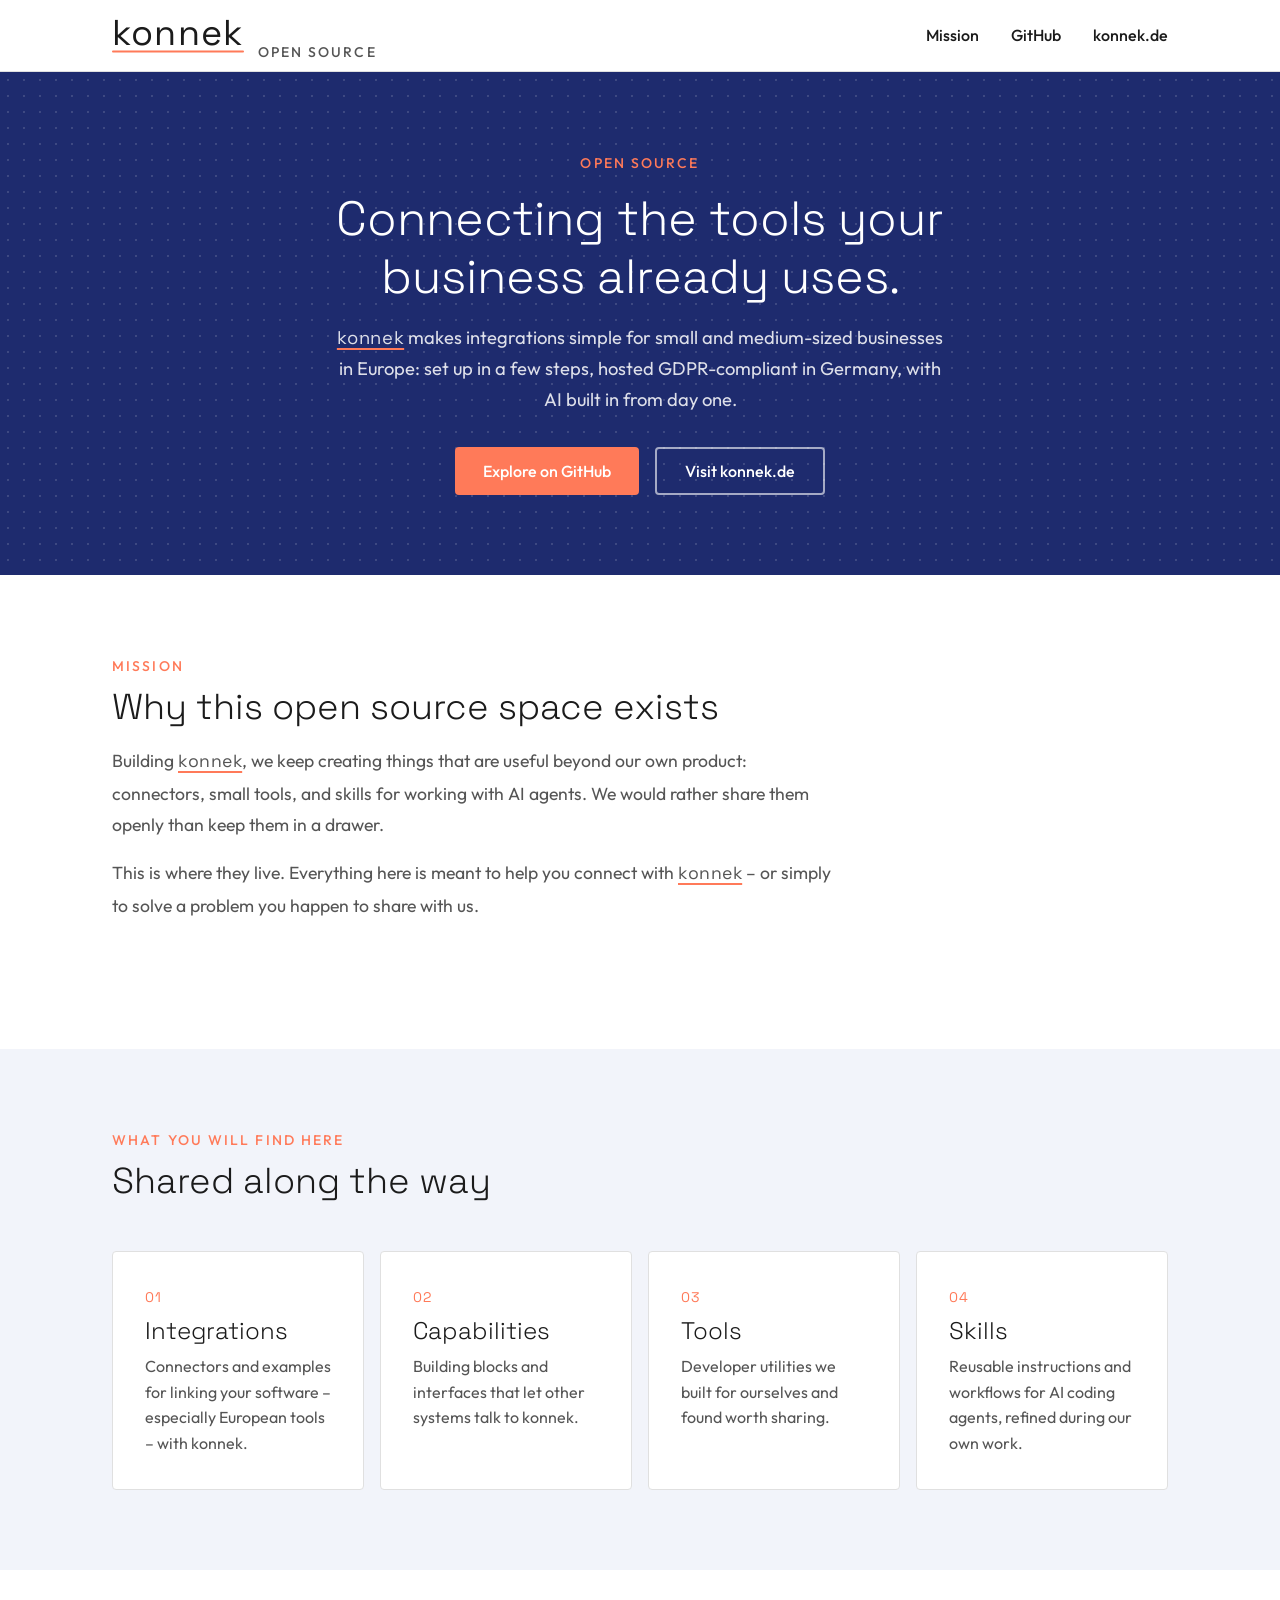
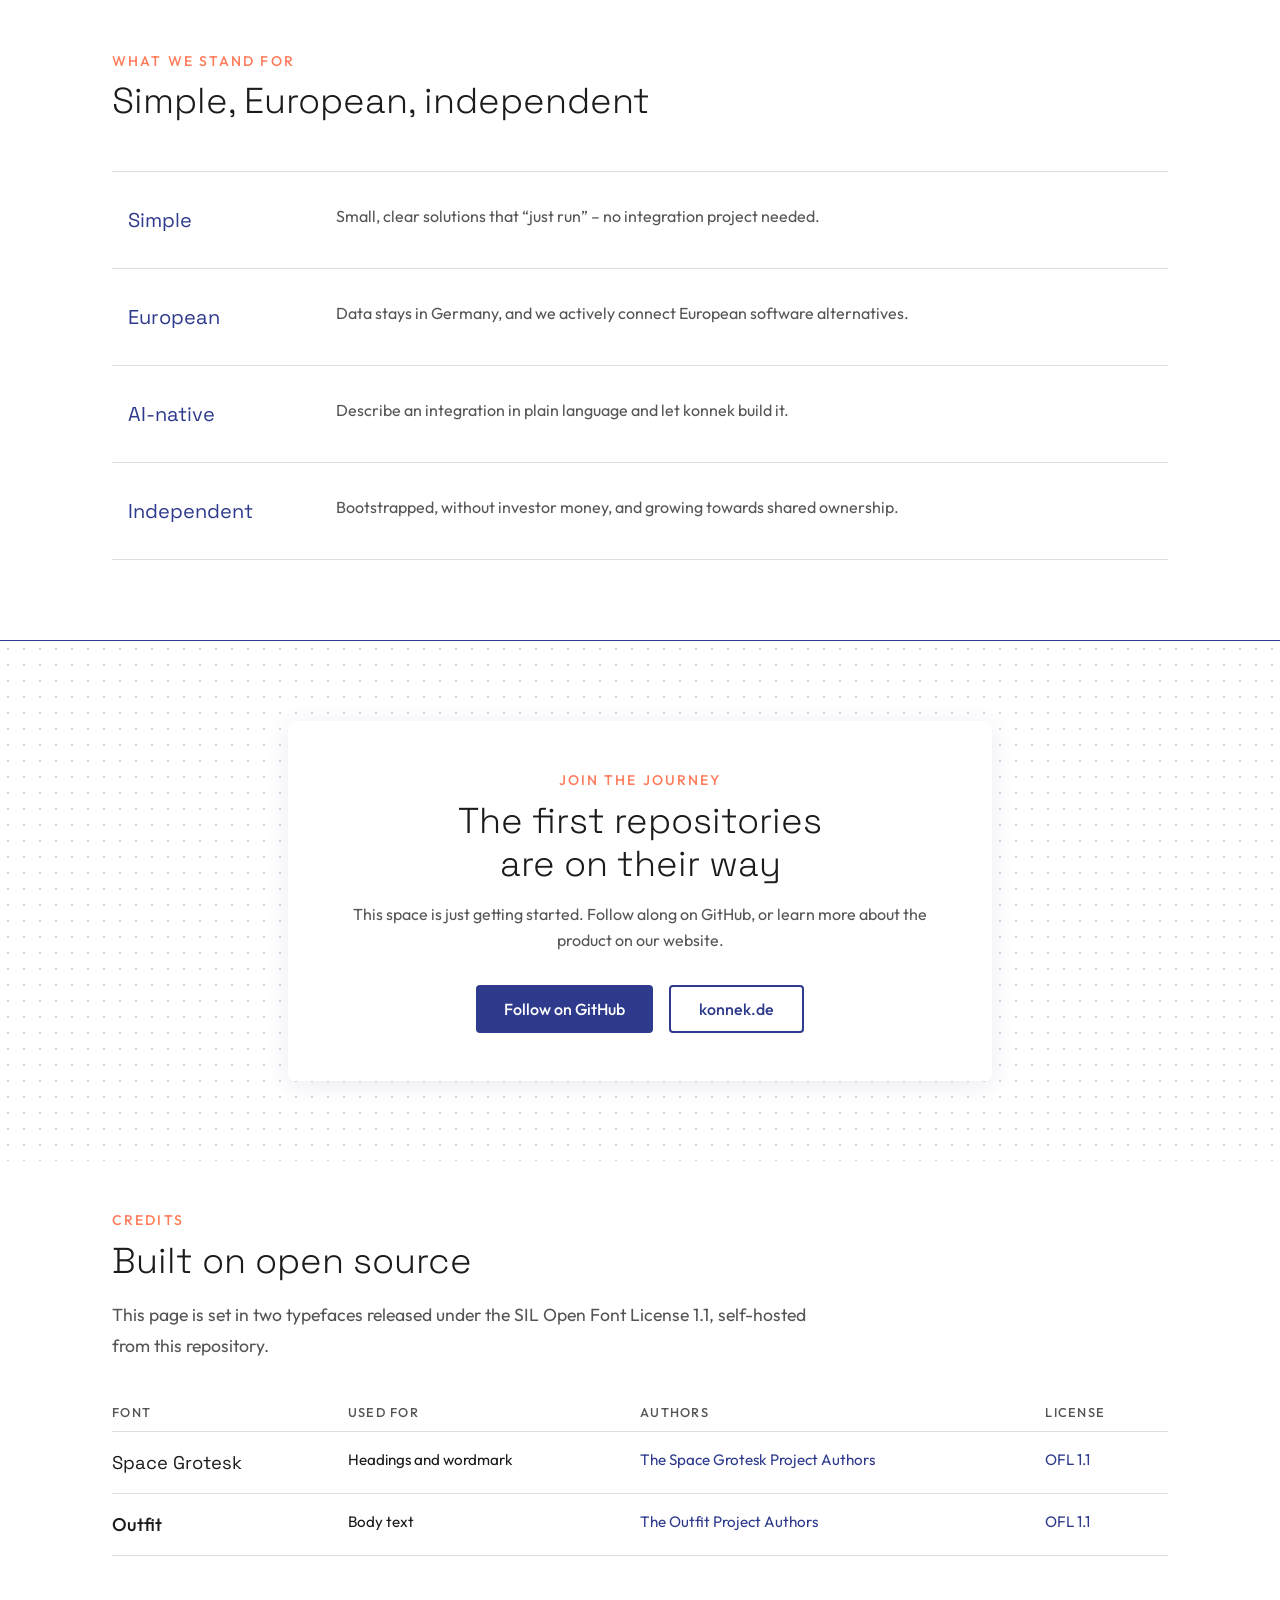
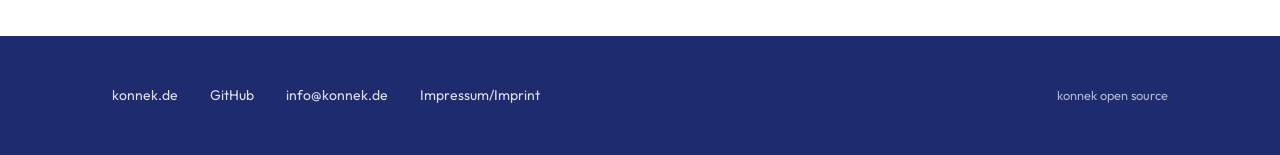
==== commit c38c4299: "Rename imprint to impressum_imprint.html, link text Impressum/Imprint" ====
--- a/index.html
+++ b/index.html
@@ -154,7 +154,7 @@
         <a href="https://konnek.de">konnek.de</a>
         <a href="https://github.com/konnekde">GitHub</a>
         <a href="mailto:info@konnek.de">info@konnek.de</a>
-        <a href="impressum.html">Impressum</a>
+        <a href="impressum_imprint.html">Impressum/Imprint</a>
       </div>
       <span class="footer-copy">konnek open source <a id="version" class="footer-version" hidden></a></span>
     </div>
--- a/style.css
+++ b/style.css
@@ -180,7 +180,7 @@
 .footer-version { font-variant-numeric: tabular-nums; color: inherit; opacity: 0.5; margin-left: 0.35rem; font-family: ui-monospace, monospace; }
 .footer-version:hover { opacity: 1; color: #fff; }
 
-/* Legal pages (impressum.html) */
+/* Legal pages (impressum_imprint.html) */
 .legal { padding: var(--space-2xl) 0; }
 .legal .container { max-width: 48rem; }
 .legal h1 { margin-bottom: var(--space-lg); }
